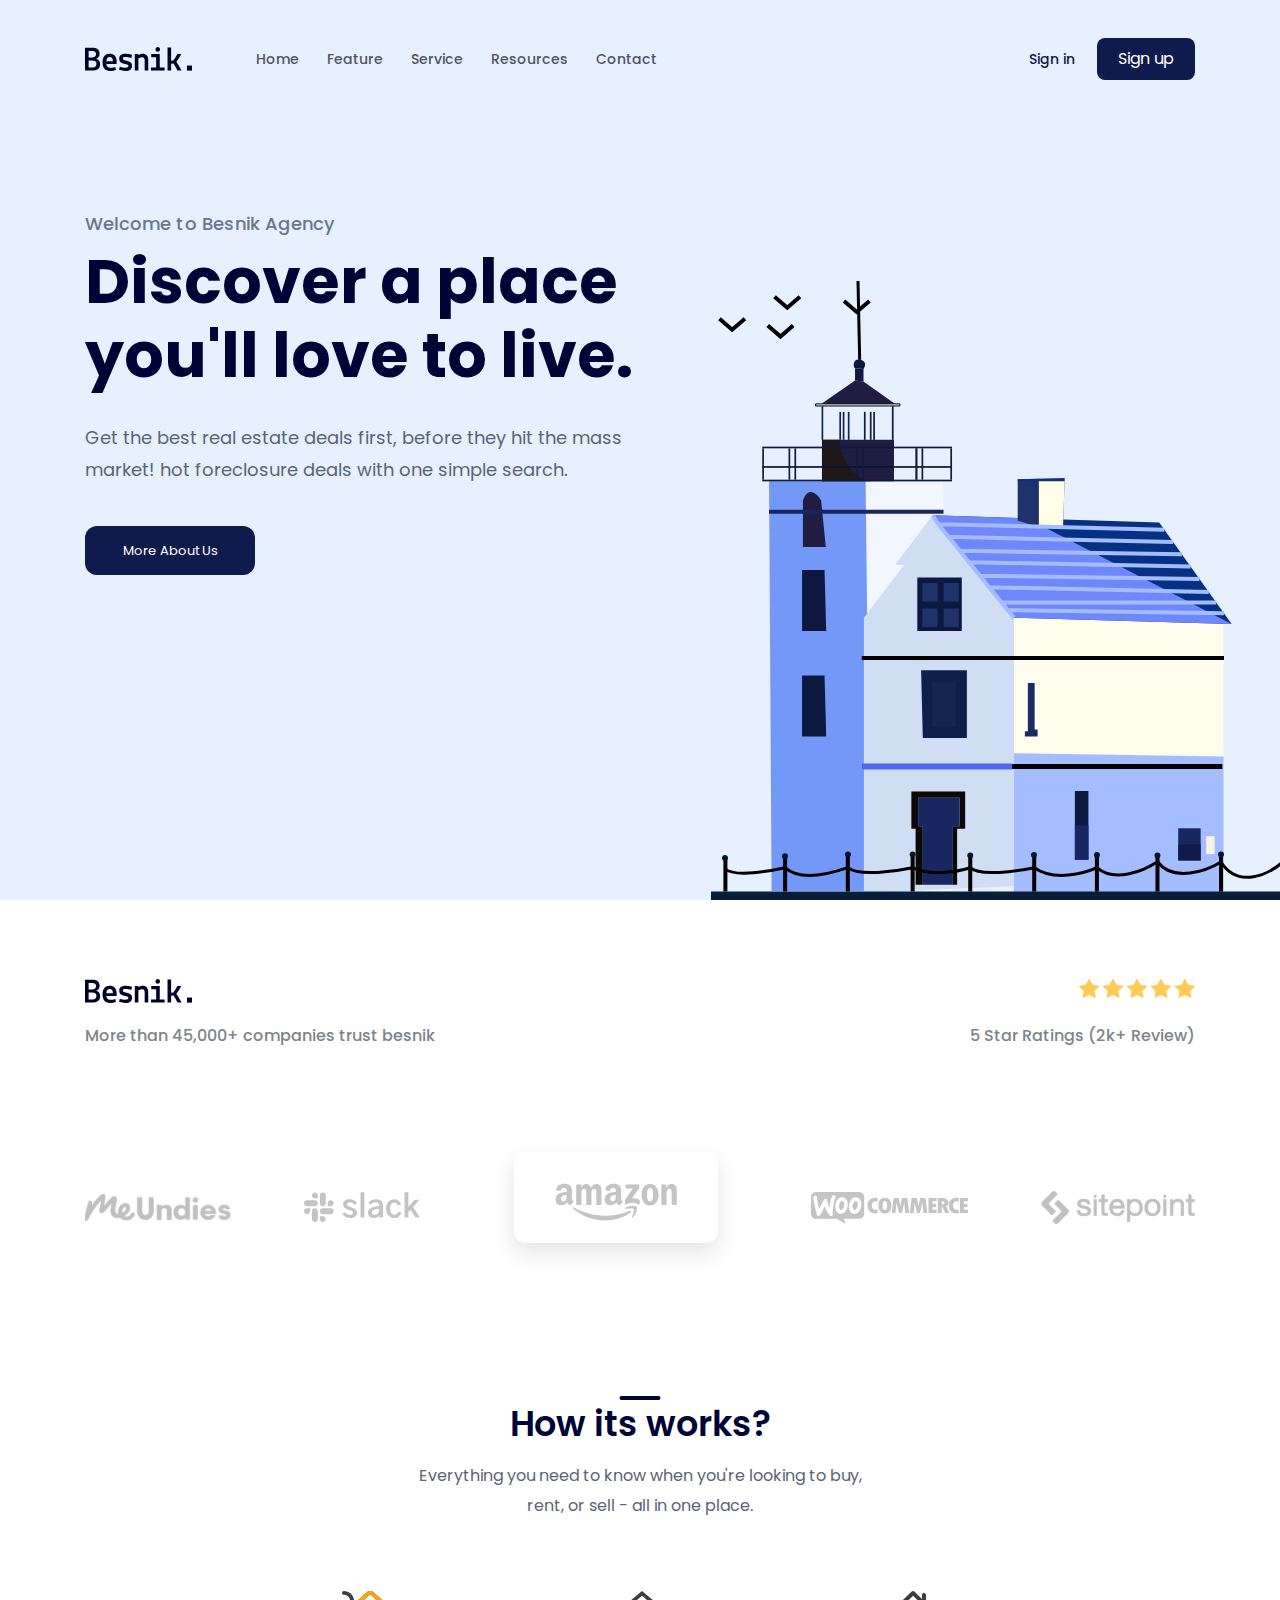
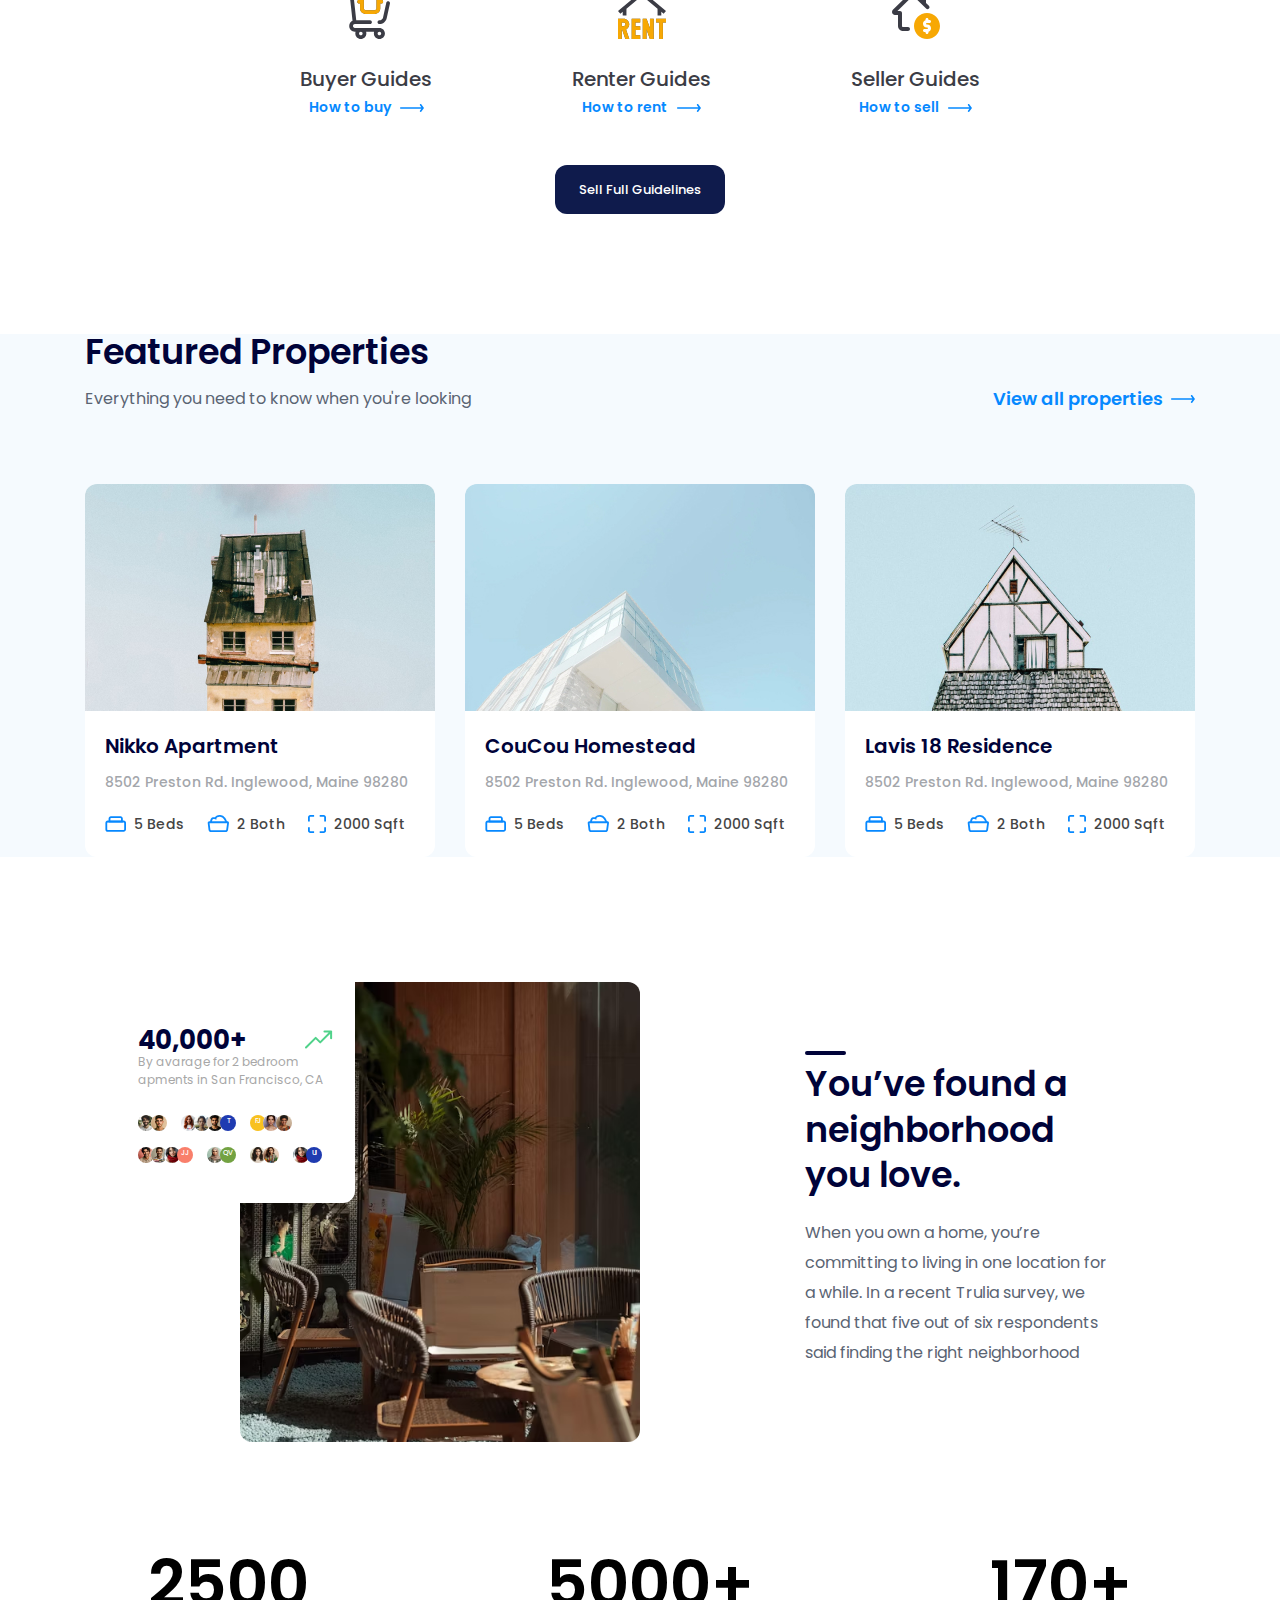
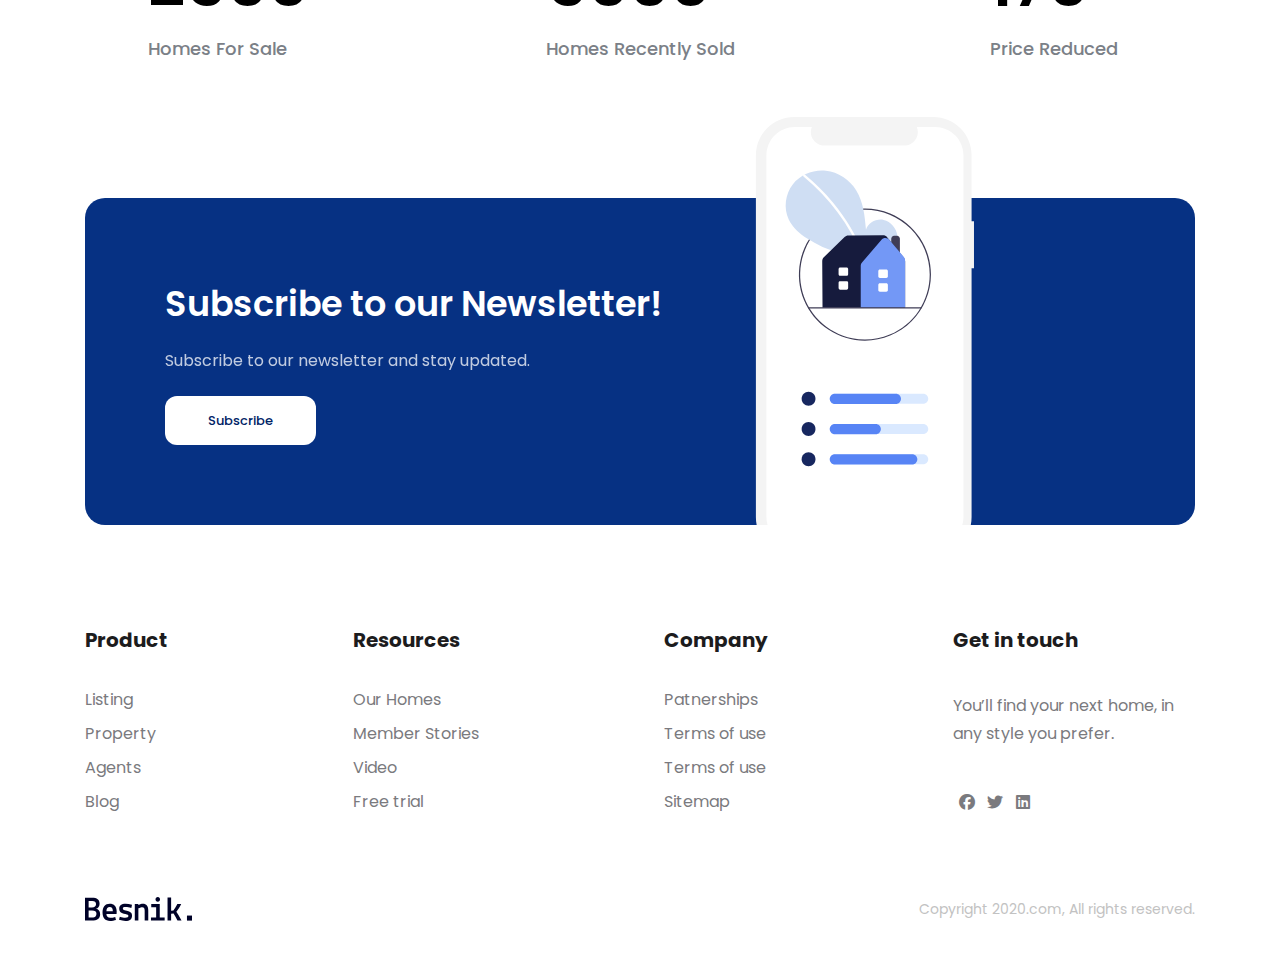
==== index.html @ 8539eac8 "first-commit" ====
<!DOCTYPE html>
<html lang="en">
  <head>
    <meta charset="UTF-8" />
    <meta name="viewport" content="width=device-width, initial-scale=1.0" />
    <title>Real Estate Landing Page</title>
    <link rel="stylesheet" href="./assets/css/reset.css" />
    <link rel="preconnect" href="https://fonts.googleapis.com" />
    <link rel="preconnect" href="https://fonts.gstatic.com" crossorigin />
    <link
      href="https://fonts.googleapis.com/css2?family=Poppins:wght@400;500;700&display=swap"
      rel="stylesheet"
    />
    <link rel="stylesheet" href="./assets/css/style.css" />
    <link
      rel="stylesheet"
      href="https://cdnjs.cloudflare.com/ajax/libs/font-awesome/6.6.0/css/all.min.css"
    />
  </head>
  <body>
    <main>
      <!-- Header -->
      <header class="header">
        <div class="content">
          <nav class="navbar">
            <!-- Logo -->
            <img src="./assets/img/logo.svg" alt="Besnik" />
            <!-- Navigation -->
            <ul>
              <li><a href="#!">Home</a></li>
              <li><a href="#!">Feature</a></li>
              <li><a href="#!">Service</a></li>
              <li><a href="#!">Resources</a></li>
              <li><a href="#!">Contact</a></li>
            </ul>
            <!-- Action -->
            <div class="action">
              <a href="#!" class="action-link">Sign in</a>
              <a href="#!" class="btn action-btn">Sign up</a>
            </div>
          </nav>
          <div class="hero">
            <div class="info">
              <p class="sub-title">Welcome to Besnik Agency</p>
              <h1 class="title">Discover a place you'll love to live.</h1>
              <p class="desc">
                Get the best real estate deals first, before they hit the mass
                market! hot foreclosure deals with one simple search.
              </p>
              <a href="" class="btn hero-cta">More About Us</a>
            </div>
            <img
              src="./assets/img/hero-img.svg"
              alt="Discover a place you'll love to live."
              class="hero-img"
            />
          </div>
        </div>
      </header>

      <!-- Clients -->
      <div class="clients">
        <div class="content">
          <div class="row">
            <!-- Logo -->
            <img src="./assets/img/logo.svg" alt="Besnik." />
            <div class="stars">
              <img src="./assets/img/Star.svg" alt="" />
            </div>
          </div>
          <div class="row row-desc">
            <p class="desc">More than 45,000+ companies trust besnik</p>
            <p class="desc">5 Star Ratings (2k+ Review)</p>
          </div>
          <div class="images">
            <img src="./assets/img/meundies.svg" alt="Meundies" />
            <img src="./assets/img/slack.svg" alt="Slack" />
            <img src="./assets/img/amazon.svg" alt="Amazon" />
            <img src="./assets/img/woo-commerce.svg" alt="" />
            <img src="./assets/img/sitepoint.svg" alt="" />
          </div>
        </div>
      </div>

      <!-- Guides -->
      <div class="guides">
        <div class="content">
          <h2 class="sub-title">How its works?</h2>
          <p class="desc">
            Everything you need to know when you're looking to buy, rent, or
            sell - all in one place.
          </p>

          <!-- List-guides -->
          <ul class="list-guide">
            <li class="guide-item">
              <img src="./assets/img/buyer.svg" alt="" class="icon" />
              <h3 class="title">Buyer Guides</h3>
              <a href="#!" class="link">
                <span>How to buy</span>
                <img
                  src="./assets/img/arrow-right.svg"
                  alt=""
                  class="arrow-right"
                />
              </a>
            </li>

            <li class="guide-item">
              <img src="./assets/img/renter.svg" alt="" class="icon" />
              <h3 class="title">Renter Guides</h3>
              <a href="#!" class="link">
                <span>How to rent</span>
                <img
                  src="./assets/img/arrow-right.svg"
                  alt=""
                  class="arrow-right"
                />
              </a>
            </li>

            <li class="guide-item">
              <img src="./assets/img/seller.svg" alt="" class="icon" />
              <h3 class="title">Seller Guides</h3>
              <a href="#!" class="link">
                <span>How to sell</span>
                <img
                  src="./assets/img/arrow-right.svg"
                  alt=""
                  class="arrow-right"
                />
              </a>
            </li>
          </ul>

          <div class="guide-cta">
            <a href="" class="btn">Sell Full Guidelines</a>
          </div>
        </div>
      </div>

      <!-- Feature -->
      <div class="featured">
        <div class="content">
          <header>
            <h2 class="sub-title">Featured Properties</h2>
            <div class="row">
              <p class="desc">
                Everything you need to know when you're looking
              </p>
              <a href="#!" class="link">
                <span>View all properties </span>
                <img
                  src="./assets/img/arrow-right.svg"
                  alt=""
                  class="arrow-right"
                />
              </a>
            </div>
          </header>
          <!--  -->
          <div class="list">
            <!-- Item 1 -->
            <div class="item">
              <a href="#!">
                <img
                  src="./assets/img/nikko.jpg"
                  alt="Nikko Apartment"
                  class="thumbnail"
                />
              </a>
              <div class="body">
                <h3 class="title"><a href="#!">Nikko Apartment</a></h3>
                <p class="desc">8502 Preston Rd. Inglewood, Maine 98280</p>
                <div class="info">
                  <img src="./assets/img/beds.svg" alt="" class="icon" />
                  <span class="label">5 Beds</span>

                  <img src="./assets/img/both.svg" alt="" class="icon" />
                  <span class="label">2 Both</span>

                  <img src="./assets/img/sqft.svg" alt="" class="icon" />
                  <span class="label">2000 Sqft</span>
                </div>
              </div>
            </div>

            <!-- Item 2 -->
            <div class="item">
              <a href="#!">
                <img
                  src="./assets/img/coucou.jpg"
                  alt="CouCou Homestead"
                  class="thumbnail"
                />
              </a>
              <div class="body">
                <h3 class="title">
                  <a href="#!" class="">CouCou Homestead </a>
                </h3>
                <p class="desc">8502 Preston Rd. Inglewood, Maine 98280</p>
                <div class="info">
                  <img src="./assets/img/beds.svg" alt="" class="icon" />
                  <span class="label">5 Beds</span>

                  <img src="./assets/img/both.svg" alt="" class="icon" />
                  <span class="label">2 Both</span>
                  <img src="./assets/img/sqft.svg" alt="" class="icon" />
                  <span class="label">2000 Sqft</span>
                </div>
              </div>
            </div>
            <!-- Item 3 -->
            <div class="item">
              <a href="#!"
                ><img
                  src="./assets/img/lavis18.jpg"
                  alt="Lavis 18 Residence"
                  class="thumbnail"
              /></a>
              <div class="body">
                <h3 class="title"><a href="#!">Lavis 18 Residence</a></h3>
                <p class="desc">8502 Preston Rd. Inglewood, Maine 98280</p>
                <div class="info">
                  <img src="./assets/img/beds.svg" alt="" class="icon" />
                  <span class="label">5 Beds</span>

                  <img src="./assets/img/both.svg" alt="" class="icon" />
                  <span class="label">2 Both</span>

                  <img src="./assets/img/sqft.svg" alt="" class="icon" />
                  <span class="label">2000 Sqft</span>
                </div>
              </div>
            </div>
          </div>
        </div>
      </div>

      <!-- Stats -->
      <div class="stats">
        <div class="content">
          <div class="row">
            <div class="img-block">
              <img
                src="./assets/img/stats-mg.avif"
                alt="You’ve found a neighborhood you love."
                class="image"
              />

              <!-- Stats-trend -->
              <div class="stats-trend">
                <div class="row">
                  <strong class="value">40,000+</strong>
                  <img src="./assets/img/trendup.svg" alt="" class="icon" />
                </div>
                <p class="desc">
                  By avarage for 2 bedroom apments in San Francisco, CA
                </p>
                <div class="seperate"></div>
                <div class="avatar-block">
                  <div class="avatar-group">
                    <img
                      src="./assets/img/uifaces-popular-image.jpg"
                      alt=""
                      class="avatar"
                    />
                    <img
                      src="./assets/img/uifaces-popular-image (1).jpg"
                      alt=""
                      class="avatar"
                    />
                  </div>
                  <div class="avatar-group">
                    <img
                      src="./assets/img/uifaces-popular-image (2).jpg"
                      alt=""
                      class="avatar"
                    />
                    <img
                      src="./assets/img/uifaces-popular-image (3).jpg"
                      alt=""
                      class="avatar"
                    />
                    <img
                      src="./assets/img/uifaces-popular-image (4).jpg"
                      alt=""
                      class="avatar"
                    />
                    <div class="avatar" style="--bg-color: #1f3bb1">T</div>
                  </div>

                  <div class="avatar-group">
                    <div class="avatar" style="--bg-color: #f8c120">FJ</div>
                    <img
                      src="./assets/img/uifaces-popular-image (7).jpg"
                      alt=""
                      class="avatar"
                    />
                    <img
                      src="./assets/img/uifaces-popular-image (8).jpg"
                      alt=""
                      class="avatar"
                    />
                  </div>

                  <div class="avatar-group">
                    <img
                      src="./assets/img/uifaces-popular-image (6).jpg"
                      alt=""
                      class="avatar"
                    />
                    <img
                      src="./assets/img/uifaces-popular-image (9).jpg"
                      alt=""
                      class="avatar"
                    />
                    <img
                      src="./assets/img/uifaces-popular-image (10).jpg"
                      alt=""
                      class="avatar"
                    />
                    <div class="avatar" style="--bg-color: #f97f6b">JJ</div>
                  </div>

                  <div class="avatar-group">
                    <img
                      src="./assets/img/uifaces-popular-image (11).jpg"
                      alt=""
                      class="avatar"
                    />
                    <div class="avatar" style="--bg-color: #73a242">QV</div>
                  </div>
                  <div class="avatar-group">
                    <img
                      src="./assets/img/uifaces-popular-image (5).jpg"
                      alt=""
                      class="avatar"
                    />
                    <img
                      src="./assets/img/uifaces-popular-image (12).jpg"
                      alt=""
                      class="avatar"
                    />
                  </div>

                  <div class="avatar-group">
                    <img
                      src="./assets/img/uifaces-popular-image (10).jpg"
                      alt=""
                      class="avatar"
                    />
                    <div class="avatar" style="--bg-color: #1f3bb0">UI</div>
                  </div>
                </div>
              </div>
            </div>
            <div class="info">
              <h2 class="sub-title">You’ve found a neighborhood you love.</h2>
              <p class="desc">
                When you own a home, you’re committing to living in one location
                for a while. In a recent Trulia survey, we found that five out
                of six respondents said finding the right neighborhood
              </p>
            </div>
          </div>
          <!-- Quantity -->
          <div class="row row-qty">
            <div class="qty-item">
              <strong class="qty">2500</strong>
              <p class="qty-desc">Homes For Sale</p>
            </div>

            <div class="qty-item">
              <strong class="qty">5000+</strong>
              <p class="qty-desc">Homes Recently Sold</p>
            </div>

            <div class="qty-item">
              <strong class="qty">170+</strong>
              <p class="qty-desc">Price Reduced</p>
            </div>
          </div>
        </div>
      </div>

      <!-- Subscribe -->
      <div class="subscription">
        <div class="content">
          <div class="body">
            <div class="info">
              <h2 class="sub-title">Subscribe to our Newsletter!</h2>
              <p class="desc">Subscribe to our newsletter and stay updated.</p>
              <a href="#!" class="btn">Subscribe</a>
            </div>
            <img
              src="./assets/img/illustration.svg"
              alt="Subscribe to our Newsletter!"
              class="image"
            />
          </div>
        </div>
      </div>

      <!-- Footer -->
      <footer class="footer">
        <div class="content">
          <div class="row row-top">
            <!-- Product column -->
            <div class="column">
              <h3 class="heading">Product</h3>
              <ul class="list">
                <li class="item">
                  <a href="#!">Listing</a>
                </li>
                <li class="item">
                  <a href="#!">Property</a>
                </li>
                <li class="item">
                  <a href="#!">Agents</a>
                </li>
                <li class="item">
                  <a href="#!">Blog</a>
                </li>
              </ul>
            </div>

            <!-- Resources -->
            <div class="column">
              <h3 class="heading">Resources</h3>
              <ul class="list">
                <li class="item">
                  <a href="#!">Our Homes</a>
                </li>
                <li class="item">
                  <a href="#!">Member Stories</a>
                </li>
                <li class="item">
                  <a href="#!">Video</a>
                </li>
                <li class="item">
                  <a href="#!">Free trial</a>
                </li>
              </ul>
            </div>

            <!-- Company -->
            <div class="column">
              <h3 class="heading">Company</h3>
              <ul class="list">
                <li class="item">
                  <a href="#!">Patnerships</a>
                </li>
                <li class="item">
                  <a href="#!">Terms of use</a>
                </li>
                <li class="item">
                  <a href="#!">Terms of use</a>
                </li>
                <li class="item">
                  <a href="#!">Sitemap</a>
                </li>
              </ul>
            </div>

            <!--  -->
            <div class="column">
              <h3 class="heading">Get in touch</h3>
              <p class="desc">
                You’ll find your next home, in any style you prefer.
              </p>
              <div class="socials">
                <a href="#!" class="social-link">
                  <i class="fa-brands fa-facebook icon-gray"></i>
                </a>
                <a href="#!" class="social-link">
                  <i class="fa-brands fa-twitter icon-gray"></i>
                </a>
                <a href="#!" class="social-link">
                  <i class="fa-brands fa-linkedin icon-gray"></i>
                </a>
              </div>
            </div>
          </div>
          <div class="row row-bottom">
            <img src="./assets/img/logo.svg" alt="Besnik." class="logo" />
            <p class="copyright">Copyright 2020.com, All rights reserved.</p>
          </div>
        </div>
      </footer>
    </main>
  </body>
</html>
---- assets/css/style.css ----
*{
    box-sizing: border-box;
}
:root{
    --primary-color: #0F1B4C ;
    font-size: 62.5%;
}
body {
    font-size: 1.6rem;
    font-family: 'Poppins',sans-serif;
}

/* Common */
a {
    text-decoration: none;
}
.content{
    width: 1110px;
    max-width: calc(100% - 48px);
    margin-left: auto;
    margin-right: auto;
}
.btn{
    min-width: 98px;
    padding:18px 16px ;
    border-radius: 8px;
    background: var(--primary-color);
    color: #FFF;
    text-align: center;
    display: inline-block;
    border-radius: 12px;
}
.btn:hover{
    opacity: 0.9;
}
.line-clamp{
    display: -webkit-box;
    line-clamp: var(--line-clamp,2); 
    -webkit-box-orient: vertical;
    overflow: hidden;
}
/* Header */
.header {
    background: #E6F0FF;
    height: 100vh;
    position: relative;
}
.navbar {
    display: flex;
    align-items: center;
    padding-top: 38px;
}
.navbar ul {
    display: flex;
    margin-left: 50px;
}
.navbar li:hover{
    text-decoration: underline;
}
.navbar ul a {
    font-size: 1.4rem;
    font-weight: 500;
    color: #4F5361;
    padding: 8px 14px;
}
.navbar .action {
    margin-left: auto;
}
.navbar .action .action-link{
    color: var(--primary-color);
    font-size: 1.4rem;
    font-weight: 500;
}
.navbar .action-btn{
    padding: 13px 16px;
    margin-left:18px;
    border-radius: 8px;
}
.hero{
    margin-top: 130px;
 }
 .hero .info{
    width: 50.4%;
 }
 .hero .sub-title{
    color: #687690;
    font-size: 1.8rem;
    font-weight: 500;
    line-height: 1.5;
    letter-spacing: 0.01em;  
 }
 .hero .title{
    margin-top: 8px;
    color: #000336;
    font-size: 6.2rem;
    font-weight: 700;
    line-height: 1.1875;
 }
 .hero .desc{
    margin-top: 30px;
    color: #5A6473;
    font-size: 1.8rem;
    font-weight: 400;
    line-height: 1.77;    
 }
 .hero-cta{
    margin-top: 40px;
    min-width: 170px;
    border-radius: 12px;
    background: var(--primary-color);
    font-size: 1.3rem;
 }
.hero-img{
    position: absolute;
    right: calc((100vw - 1110px) / 2 - 100px);
    bottom: 0;  
}
 
/* CLients */
.clients{
    margin-top: 79px;
    padding-top: 43px 0 64px;
}
.clients .row{
    display: flex;
    justify-content: space-between;
}
.clients .desc{
    color: #7D8589;
    font-size: 1.6rem;
    font-weight: 500;
    line-height: 1.25;
}
.row-desc{
    margin-top: 23px;
}
.clients .images{
    margin-top: 96px;
    display: flex;
    justify-content: space-between;
    align-items: center;
}
/* Guides */
.guides{
    margin-top: 40px;
    padding: 93px 0 79px;
}
.guides .sub-title{
    position: relative;
    color: #000336;
    font-size: 3.5rem;
    font-weight: 600;
    line-height: 1;
    text-align: center;
}
.guides .sub-title::before{
    content:"";
    display: inline-block;
    position: absolute;
    width: 41px;
    height: 4px;
    border-radius: 12px;
    background: #000339;
    margin-top: -10px;
    left: 50%;
    transform: translateX(-50%);
}
.guides .desc{
    margin: 20px auto 0;
    color: #5A6473;
    text-align: center;
    font-size: 1.6rem;
    font-weight: 400;
    line-height: 1.875;
    width: 459px;
    max-width: 100%;
}

.list-guide{
    display: flex;
    margin-top: 70px;
    justify-content: center;
}
.guide-item{
    margin: 0 70px;
    text-align: center;
}
.guide-item .title{
    color:#3B3C45;
    font-size: 2rem;
    font-weight: 500;
    line-height: 1.1;
    margin-top: 26px; 
}
.guide-item .link{
    color: #0689FF;
    font-size: 1.4rem;
    font-weight: 600;
    margin-top: 10px;
    display: inline-block;
    text-align: center;
}
.guide-item .arrow-right{
    margin-left: 6px;
}
 .guide-cta{
    display: flex;
    justify-content: center;
    margin-top: 50px;
 }
 .guide-cta .btn{
    min-width: 170px;
    background: #0F1B4C;
    font-size: 1.3rem;
    font-weight: 500;
    color: #FFF;
 }
 /* feature */
 .featured{
    margin-top: 41px;
    padding-top: 110px 0;
    background: #F5FAFE;
 }
 .featured .sub-title{
    color: #000339;
    font-size: 3.5rem;
    font-weight: 600;
    line-height: 1;
 }
 .featured .row{
    display: flex;
    justify-content: space-between;
    margin-top: 15px;
 }
 .featured .desc{
    color: #5A6473;
    font-size: 1.6rem;
    font-weight: 400;
    line-height: 1.875;
 }
.featured .link{
    display: flex;
    align-items: center;
    font-weight: 600;
    font-size: 1.8rem;
    color: #0689FF;
}
.featured .link .arrow-right{
    margin-left: 8px;
}
.featured .list{
    display: flex;
    margin-top: 70px;
    gap: 30px;
}
.featured .item{
    flex: 1;
    background-color: #fff;
    border-radius: 12px;
}
.featured .item .thumbnail{
    width:100%;
    height: 227px;
    object-fit: cover;
    border-top-left-radius: 12px;
    border-top-right-radius: 12px;
}

.featured .item .body{
    padding: 17px 20px 24px;
}

.featured .item .title a{
    color: #000339;
    font-size: 2rem;
    font-weight: 600;
    line-height: 1.5;

}

.featured .item .desc{
    margin-top: 11px;
    color: #A3A6AB;
    font-size: 1.4rem;
    font-weight: 500;
    line-height: 1.5;
    /* --line-clamp:3; */
    word-break: break-all;
}

.featured .item .info{
    display: flex;
    align-items: center;
    margin-top: 21px;
}
.featured .item .icon:not(:first-child){
    margin-left: 23px;
}
.featured .item .label{
    color: #444;
    font-size: 1.4rem;
    font-weight: 500;
    letter-spacing: 0.01em;
    margin-left: 8px;
}

/* Stats */
.stats{
    margin-top: 75px;
    padding: 50px 0;
}
.stats .row{
    display: flex;

}
.stats .content{
    width: 1048px;
}
.stats .img-block,
.stats .info{
    width: 50%;
}
.stats .img-block{
    position: relative;
    background:#fff;
}


.stats .info{
    padding: 79px 0 0 165px;
}
.stats-trend{
    position: absolute;
    top: 0;
    left: 0;
    width: 239px;
    border-radius: 0 0 12px 12px;
    padding: 45px 22px 40px;
    background-color: #fff;
}

.stats-trend .value{
    color: #000339;
    font-size: 2.6rem;
    font-weight: 700;
}

.stats-trend .icon{
    margin-left: auto;
}

.stats-trend .desc{
    color: #A7A7A7;
    font-size: 1.2rem;
    font-weight: 400;
    line-height: 1.5;
}

.stats-trend .separate{
    height: 1.2px;
    margin-top: 25px;
    background-color:  #E9E9E9;
}

.stats-trend .avatar-block{
    margin-top: 26px;
    display: flex;
    gap: 16px 14px;
    flex-wrap: wrap;
}
.stats-trend .avatar-group{
    display: flex;
}
.stats-trend .avatar:first-child{
    margin-left: 0;
}
.stats-trend .avatar{
    width: 16px;
    height: 16px;
    object-fit: cover;
    border-radius: 50%;
    margin-left: -3px;
    background: var(--bg-color,#fff);
    color: #FFF;
    text-align: center;
    font-size: 0.7rem;
    font-weight: 450;
    line-height: 1.6;
    letter-spacing: -0.02em;
}


.stats .img-block .image{
    display: block;
    margin-left: auto;
    width: 400px;
    height:460px;
    border-radius: 12px;
    object-fit: cover;
}

.stats .sub-title{
    position: relative;
    width: 269px;
    color: #000339;
    font-size: 3.5rem;
    font-weight: 600;
    line-height: 1.3;
}

.stats .sub-title::before{
    position: absolute;
    left: 0;
    top: -10px;
    content:"";
    display: block;
    width: 41px;
    height: 4px;
    border-radius: 12px;
    background: #000339;
}

.stats .info .desc{
    margin-top: 20px;
    width: 309px;
    color: #5A6473;
    font-size: 1.6rem;
    font-weight: 400;
    line-height: 1.875;
}

.stats .row-qty{
    margin-top: 110px;
    justify-content: space-between;
    padding: 0 32px;
}

.stats .row-qty .qty{
    color: #000;
    font-size: 6.4rem;
    font-weight: 600;
}

.stats .qty-desc{
    margin-top: 24px;
    color: #7B8087;
    font-size: 1.8rem;
    font-weight: 500;

}

/* subscription */
.subscription{
    margin-top: 90px;
}
.subscription .body{
    display: flex;
    border-radius: 20px;
    background: #063183;
    height: 327px;
    align-items: center;
    position: relative;
}
.subscription .info{
    padding: 0 80px;
    width: 671px;
    max-width: 100%;
}
.subscription .sub-title{
    color: #FFF;
    font-size: 3.5rem;
    font-weight: 600;
    line-height: 1.5;
}

.subscription .desc{
    color: #FFF;
    font-size: 1.6rem;
    font-weight: 400;
    margin-top: 15px;
    line-height: 1.875;
    opacity: 0.75;
}
.subscription .btn{
    margin-top: 20px;
    background: #FFF;
    color: #002366;
    font-size: 1.3rem;
    font-weight: 500;
    min-width: 151px;
}
.subscription .image{
    position: absolute;
    bottom: 0;
    right: 221px;
}
/* Footer */
.footer{
    margin-top: 55px;
    padding: 50px 0 58px;
}
.footer .row{
    display: flex;
}
.footer .row-top{
    gap: 185px;
}

.footer .heading{
    color: #1C1C1D;
    font-size: 2rem;
    font-weight: 700;
}
.footer .list,.footer .desc{
    margin-top: 42px;
}

.footer .item{
    margin-top: 18px;
}
.footer .item a,
.footer .desc {
    color: #7A7A7E;
    font-size: 1.6rem;
    font-weight: 400;
    white-space: nowrap;
}
.footer .desc{
    white-space: normal;
    line-height: 1.75;
}
footer .socials{
    display: flex;
    margin-top: 40px;
}
.footer .social-link{
    display: flex;
    align-items: center;
    justify-content: center;
    width: 28px;
    height: 28px;
    border-radius: 3px;
}
.footer .social-link:hover{
    background-color: #ebebeb;
   
}

.row-bottom{
    align-items: center;
    display: flex;
    justify-content: space-between;
    margin-top: 81px;
}
.row-bottom .copyright{
    color: #C2C2C2;
    font-size: 1.4rem;
    font-weight: 400;
}
.icon-gray{
    color: #7A7A7E;
}
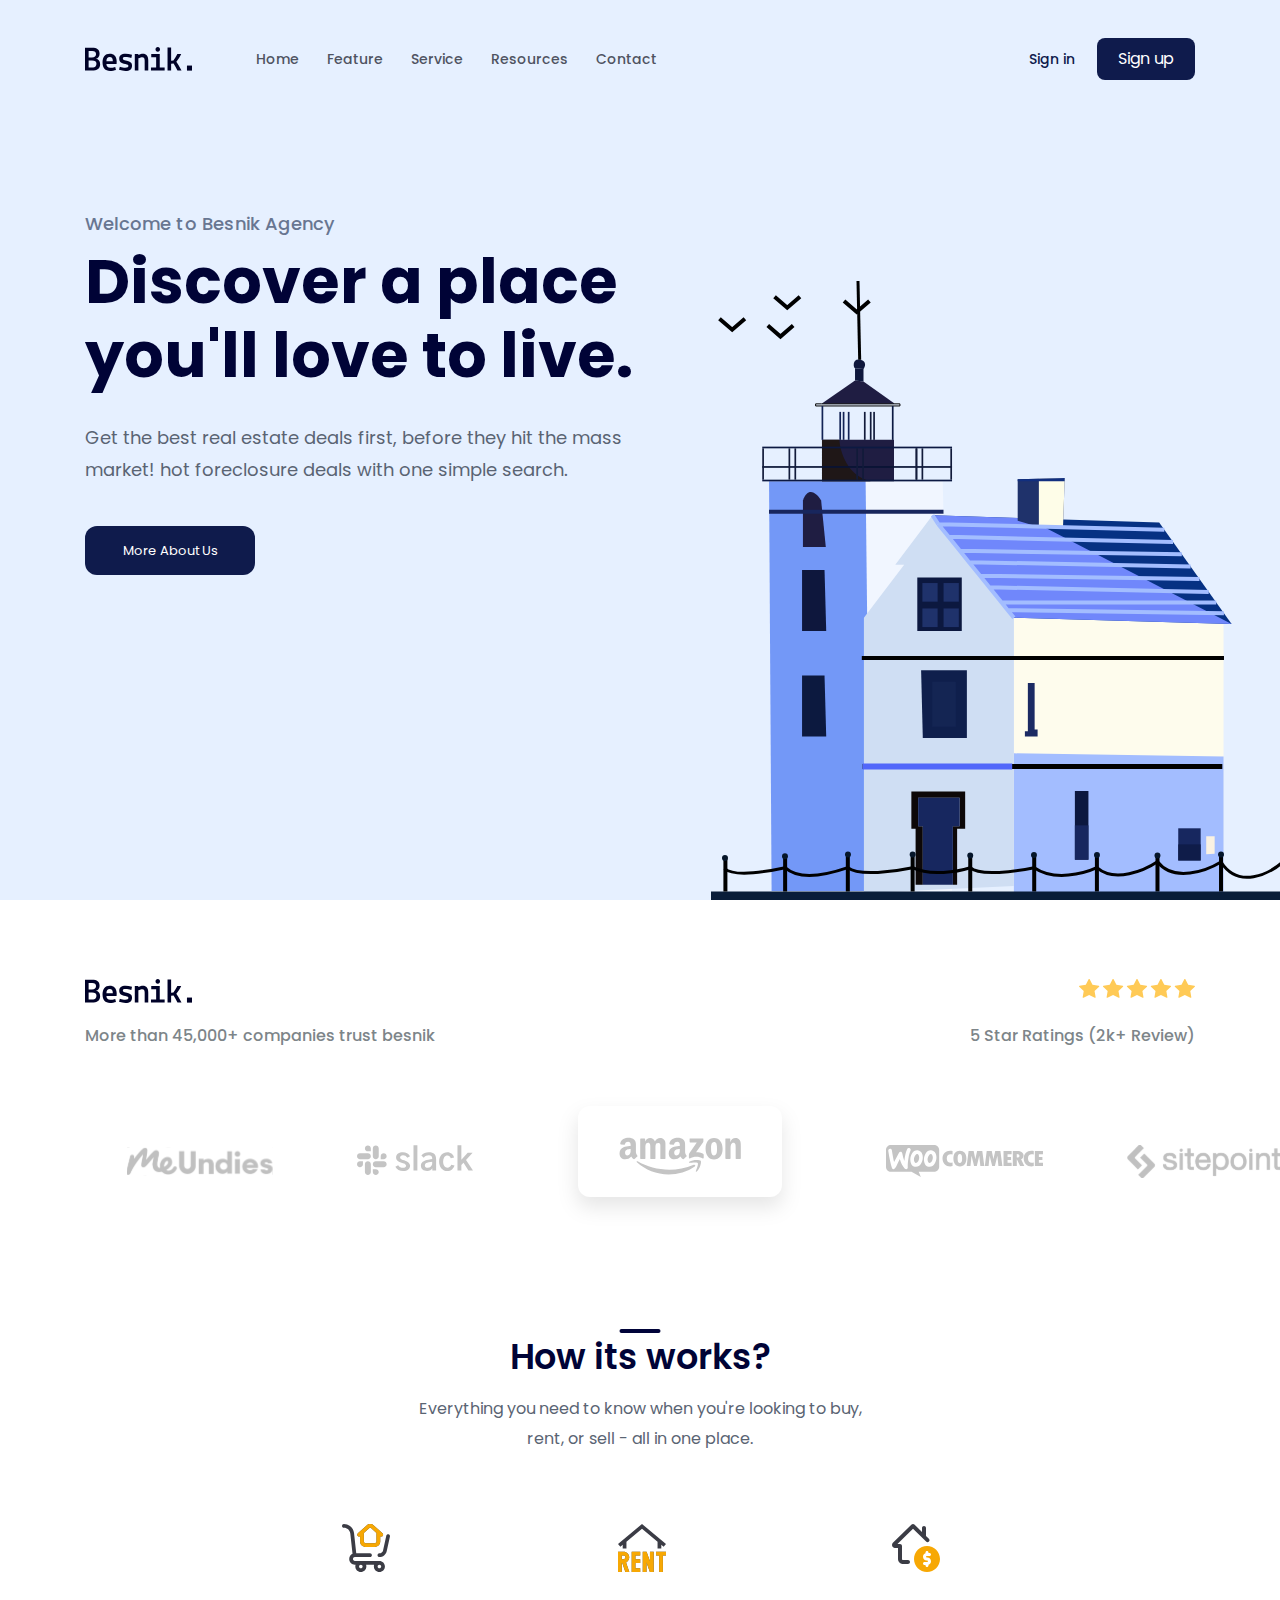
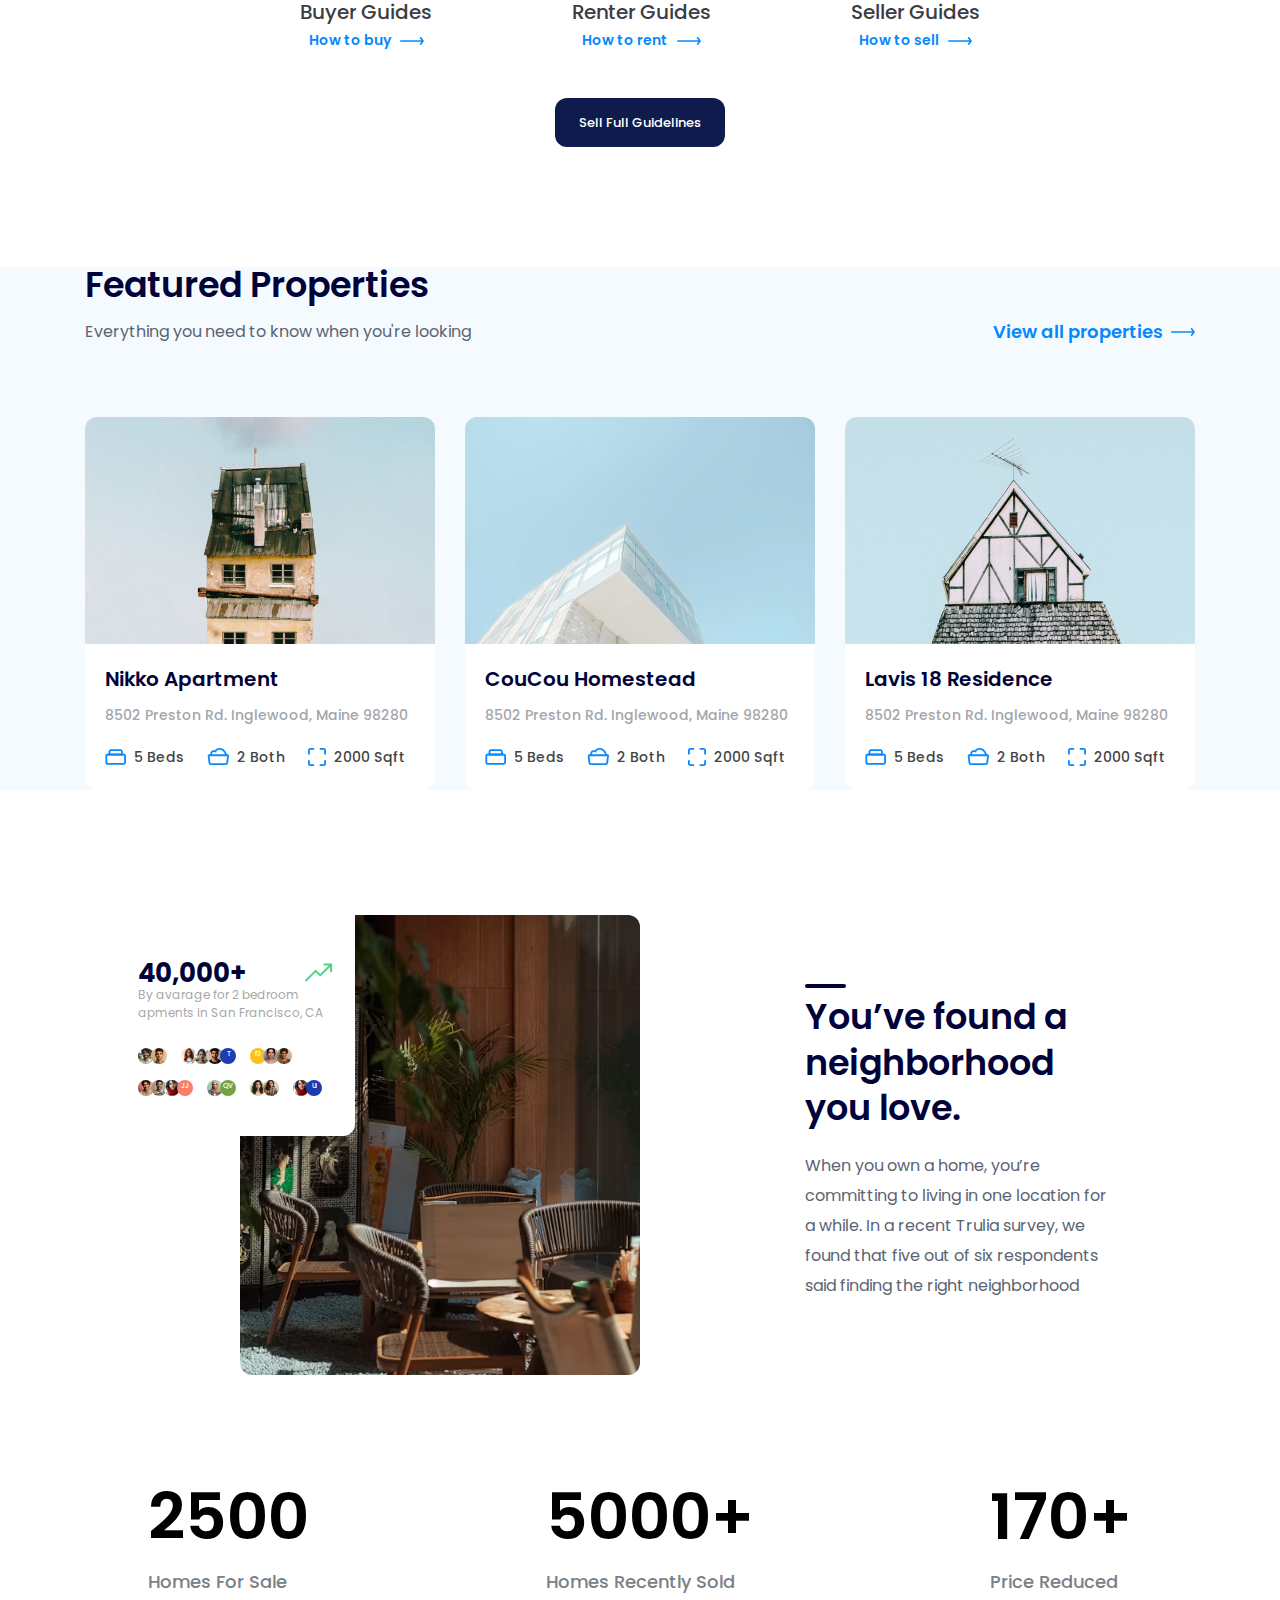
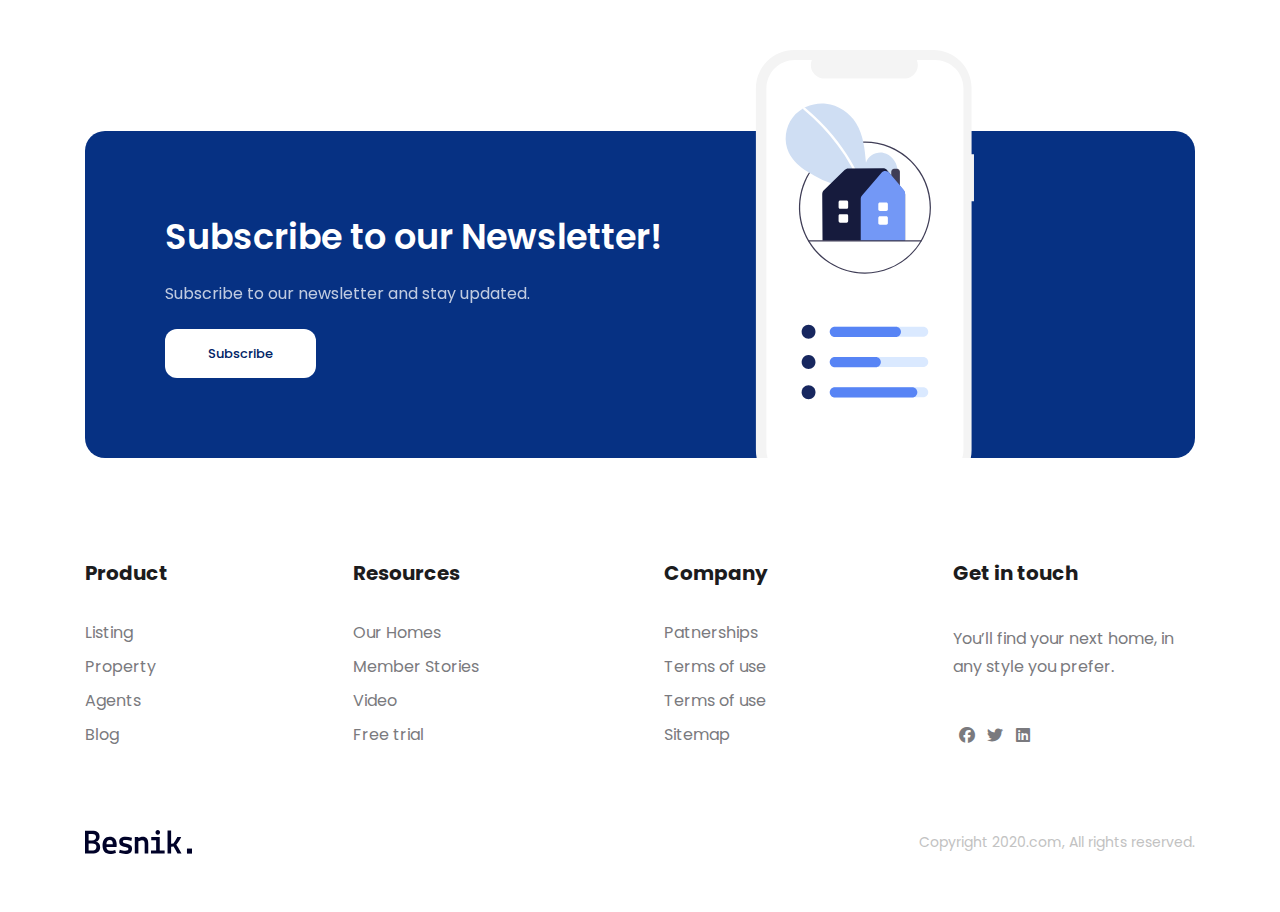
==== commit ef2bfeb9: "fix bug client" ====
--- a/index.html
+++ b/index.html
@@ -73,11 +73,22 @@
             <p class="desc">5 Star Ratings (2k+ Review)</p>
           </div>
           <div class="images">
-            <img src="./assets/img/meundies.svg" alt="Meundies" />
-            <img src="./assets/img/slack.svg" alt="Slack" />
-            <img src="./assets/img/amazon.svg" alt="Amazon" />
-            <img src="./assets/img/woo-commerce.svg" alt="" />
-            <img src="./assets/img/sitepoint.svg" alt="" />
+            <a href="#!">
+              <img src="./assets/img/meundies.svg" alt="Meundies" />
+            </a>
+            <a href="#!">
+              <img src="./assets/img/slack.svg" alt="Slack" />
+            </a>
+
+            <a href="#!">
+              <img src="./assets/img/amazon.svg" alt="Amazon" />
+            </a>
+            <a href="#!">
+              <img src="./assets/img/woo-commerce.svg" alt="" />
+            </a>
+            <a href="#!">
+              <img src="./assets/img/sitepoint.svg" alt="" />
+            </a>
           </div>
         </div>
       </div>
--- a/assets/css/style.css
+++ b/assets/css/style.css
@@ -83,7 +83,7 @@
     width: 50.4%;
  }
  .hero .sub-title{
-    color: #687690;
+    color: #687691;
     font-size: 1.8rem;
     font-weight: 500;
     line-height: 1.5;
@@ -135,10 +135,22 @@
     margin-top: 23px;
 }
 .clients .images{
-    margin-top: 96px;
+    margin-top: 70px;
     display: flex;
     justify-content: space-between;
     align-items: center;
+}
+
+.clients .images a{
+    display: flex;
+    padding: 0 42px;
+    height: 90px;
+    align-items: center;
+    border-radius: 12px;
+}
+
+.clients .images a:hover{
+    box-shadow: 0px 10px 20px 0px rgba(0, 0, 0, 0.10);
 }
 /* Guides */
 .guides{
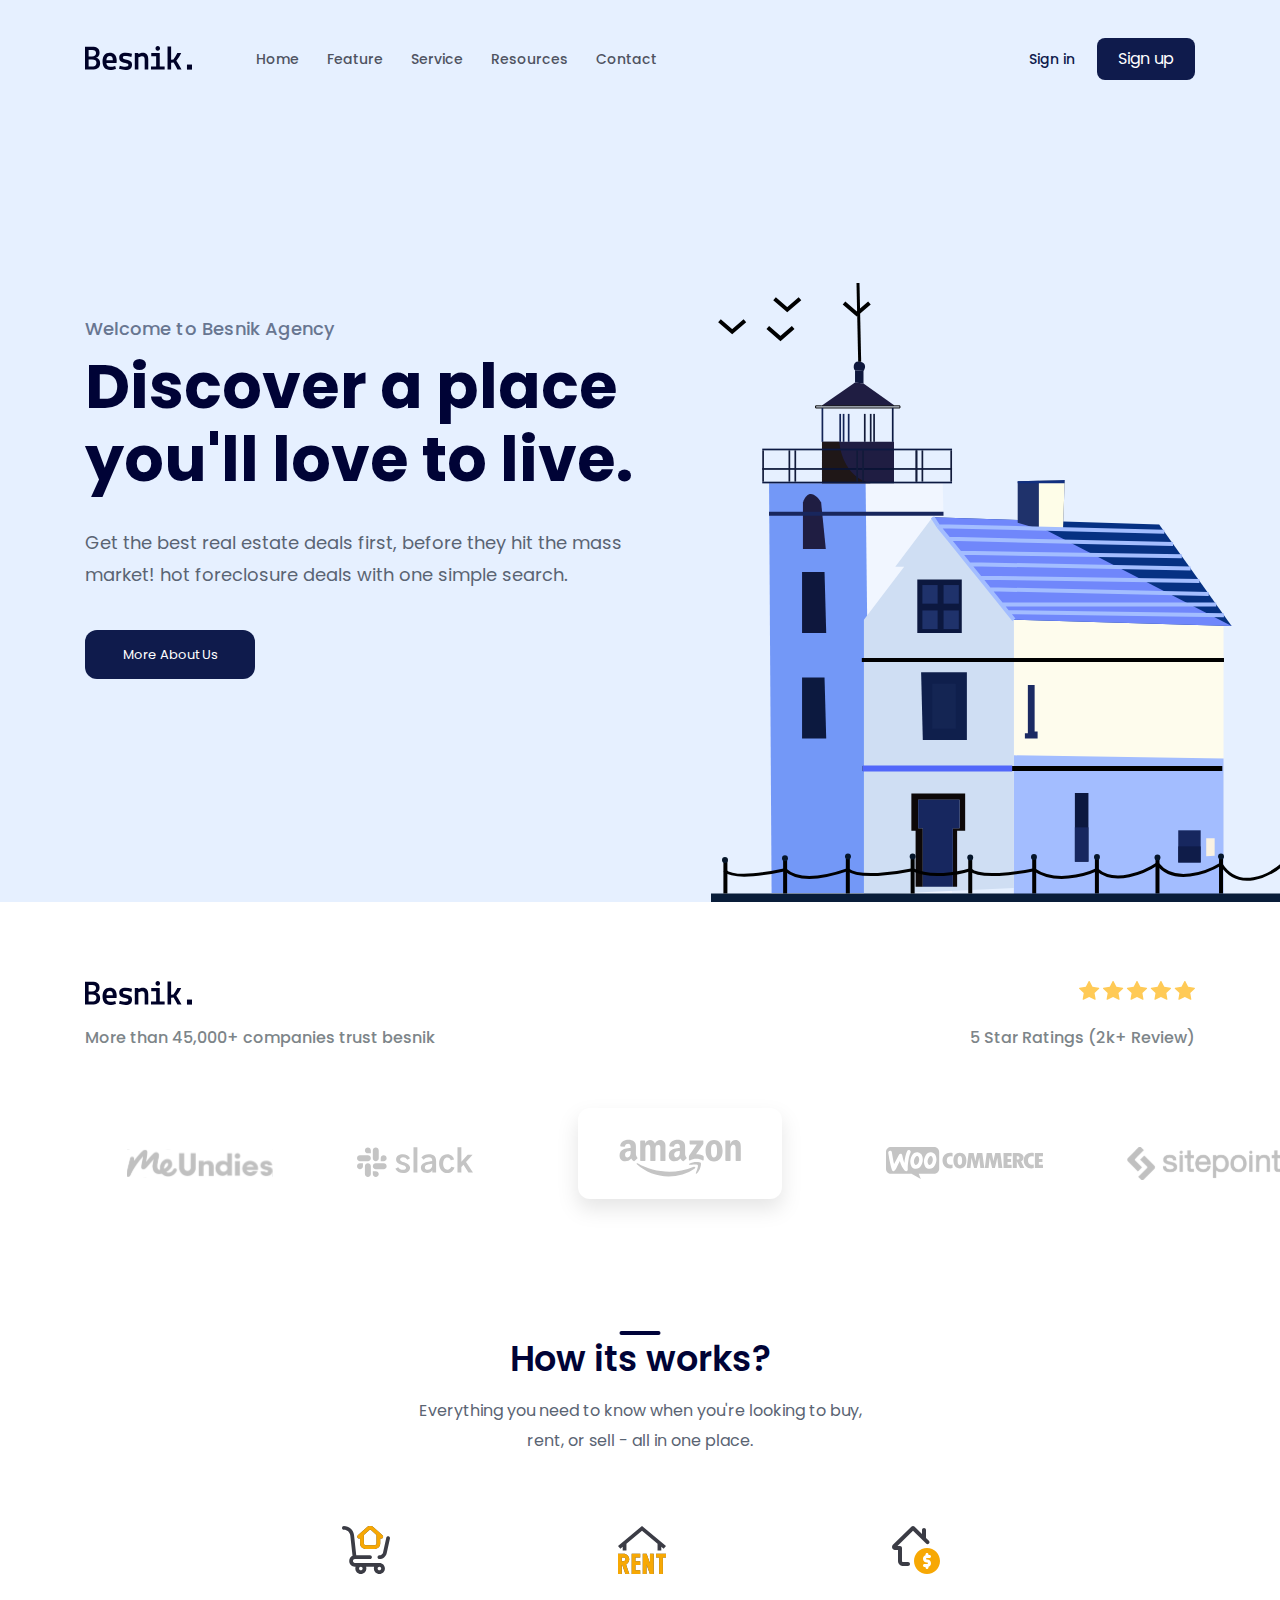
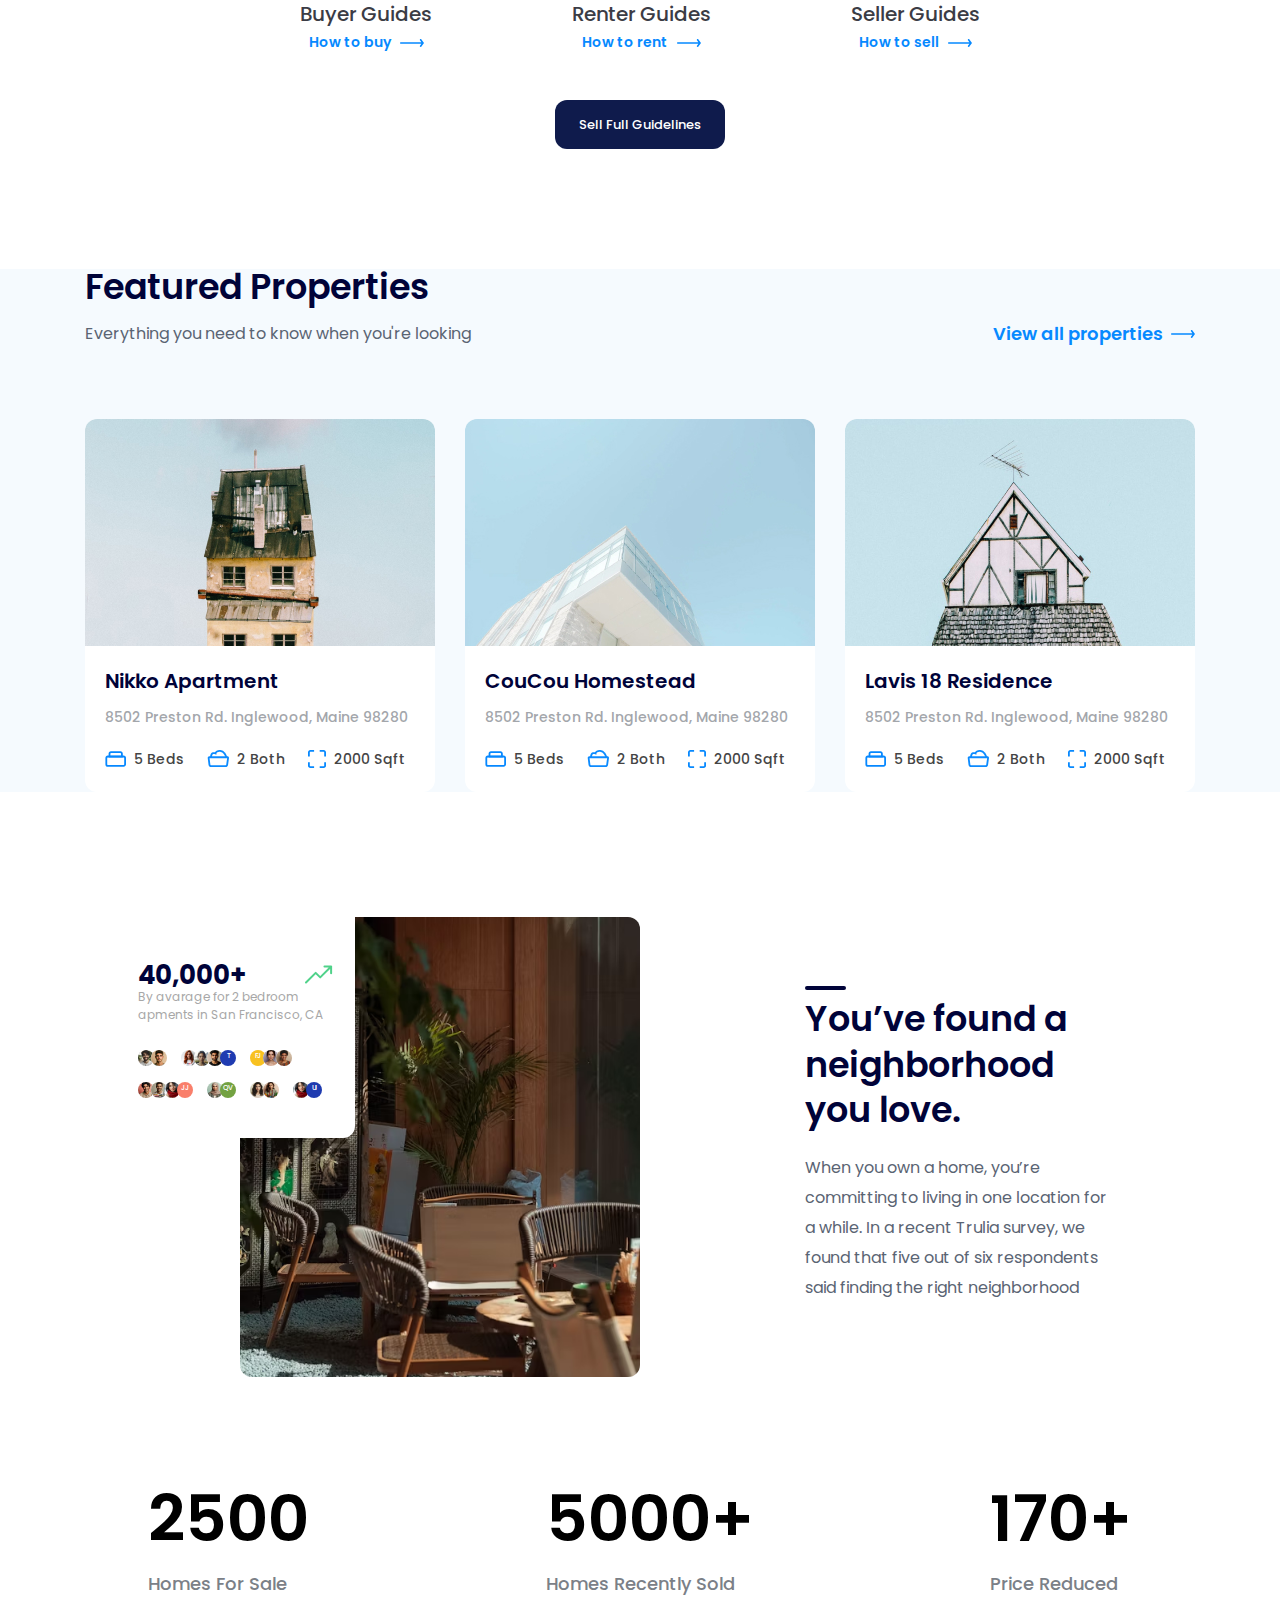
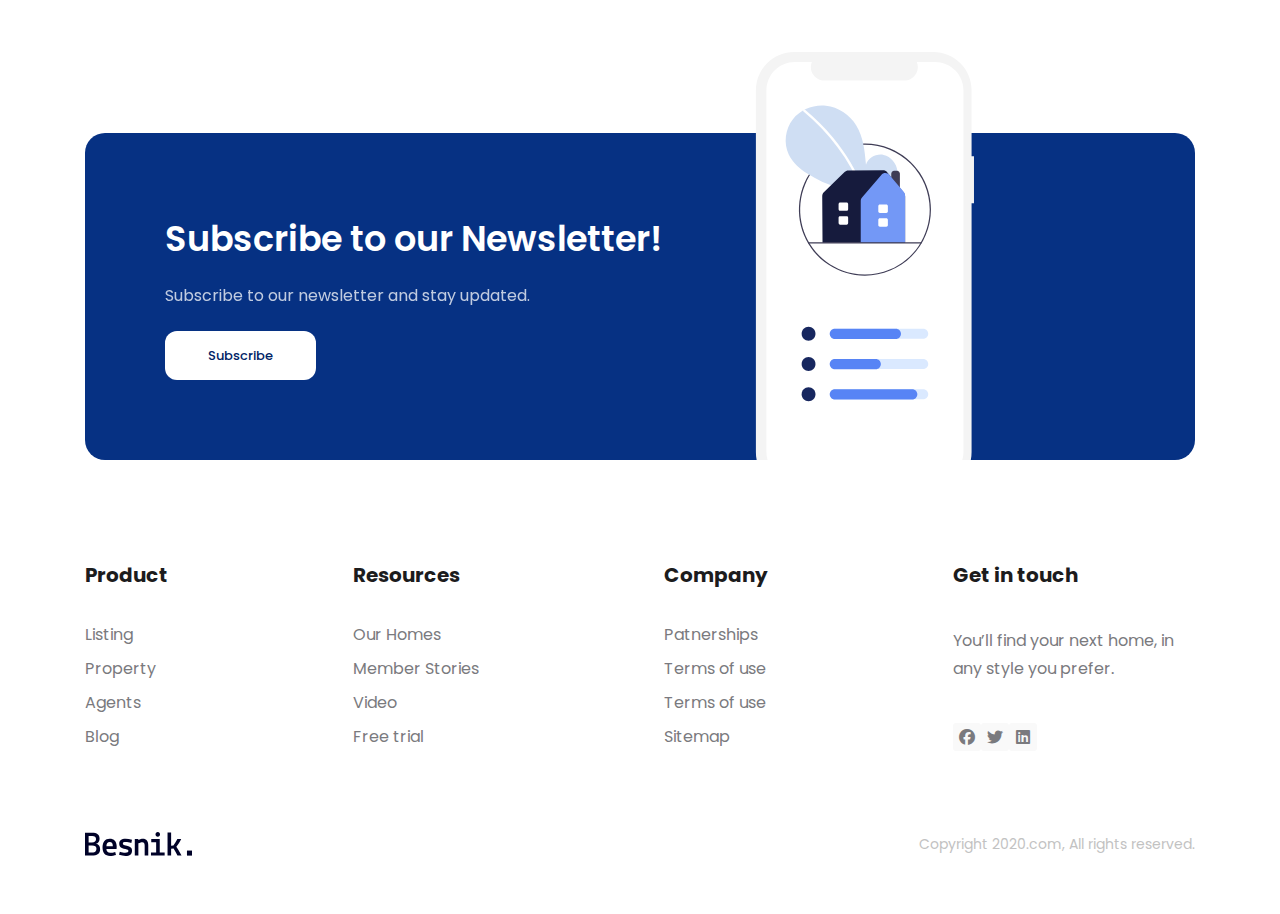
==== commit 85aea9cd: "Add Favicon" ====
--- a/index.html
+++ b/index.html
@@ -4,59 +4,86 @@
     <meta charset="UTF-8" />
     <meta name="viewport" content="width=device-width, initial-scale=1.0" />
     <title>Real Estate Landing Page</title>
+    <!-- Reset CSS -->
     <link rel="stylesheet" href="./assets/css/reset.css" />
+    <!-- Embed Font -->
     <link rel="preconnect" href="https://fonts.googleapis.com" />
     <link rel="preconnect" href="https://fonts.gstatic.com" crossorigin />
     <link
       href="https://fonts.googleapis.com/css2?family=Poppins:wght@400;500;700&display=swap"
       rel="stylesheet"
     />
+    <!-- Style -->
     <link rel="stylesheet" href="./assets/css/style.css" />
+    <!-- CDN Font Awesome -->
     <link
       rel="stylesheet"
       href="https://cdnjs.cloudflare.com/ajax/libs/font-awesome/6.6.0/css/all.min.css"
     />
+
+    <!-- Favicon -->
+    <link rel="icon" type="image/png" sizes="16x16" href="./assets/favicon/b-logo.png">
+    <!-- <link rel="apple-touch-icon" sizes="57x57" href="./assets/favicon/apple-icon-57x57.png">
+    <link rel="apple-touch-icon" sizes="60x60" href="./assets/favicon/apple-icon-60x60.png">
+    <link rel="apple-touch-icon" sizes="72x72" href="./assets/favicon/apple-icon-72x72.png">
+    <link rel="apple-touch-icon" sizes="76x76" href="./assets/favicon/apple-icon-76x76.png">
+    <link rel="apple-touch-icon" sizes="114x114" href="./assets/favicon/apple-icon-114x114.png">
+    <link rel="apple-touch-icon" sizes="120x120" href="./assets/favicon/apple-icon-120x120.png">
+    <link rel="apple-touch-icon" sizes="144x144" href="./assets/favicon/apple-icon-144x144.png">
+    <link rel="apple-touch-icon" sizes="152x152" href="./assets/favicon/apple-icon-152x152.png">
+    <link rel="apple-touch-icon" sizes="180x180" href="./assets/favicon/apple-icon-180x180.png">
+    <link rel="icon" type="image/png" sizes="192x192"  href="./assets/favicon/android-icon-192x192.png">
+    <link rel="icon" type="image/png" sizes="32x32" href="./assets/favicon/favicon-32x32.png">
+    <link rel="icon" type="image/png" sizes="96x96" href="./assets/favicon/favicon-96x96.png">
+    <link rel="icon" type="image/png" sizes="16x16" href="./assets/favicon/favicon-16x16.png">
+    <link rel="icon" type="image/png" sizes="16x16" href="./assets/favicon/favicon-16x16.png"> -->
+    <link rel="manifest" href="./assets/favicon/manifest.json">
+    <meta name="msapplication-TileColor" content="#ffffff">
+    <meta name="msapplication-TileImage" content="/ms-icon-144x144.png">
+    <meta name="theme-color" content="#ffffff">
   </head>
   <body>
+    <header class="fixed-header">
+      <div class="content">
+        <nav class="navbar">
+          <!-- Logo -->
+          <a href="#"><img src="./assets/img/logo.svg" alt="Besnik" /></a>
+          <!-- Navigation -->
+          <ul>
+            <li><a href="#">Home</a></li>
+            <li><a href="#features">Feature</a></li>
+            <li><a href="#service">Service</a></li>
+            <li><a href="#resource">Resources</a></li>
+            <li><a href="#subscription">Contact</a></li>
+          </ul>
+          <!-- Action -->
+          <div class="action">
+            <a href="#!" class="action-link">Sign in</a>
+            <a href="#!" class="btn action-btn">Sign up</a>
+          </div>
+        </nav>
+      </div>
+    </header>
     <main>
       <!-- Header -->
-      <header class="header">
+      <div class="hero-wrap">
         <div class="content">
-          <nav class="navbar">
-            <!-- Logo -->
-            <img src="./assets/img/logo.svg" alt="Besnik" />
-            <!-- Navigation -->
-            <ul>
-              <li><a href="#!">Home</a></li>
-              <li><a href="#!">Feature</a></li>
-              <li><a href="#!">Service</a></li>
-              <li><a href="#!">Resources</a></li>
-              <li><a href="#!">Contact</a></li>
-            </ul>
-            <!-- Action -->
-            <div class="action">
-              <a href="#!" class="action-link">Sign in</a>
-              <a href="#!" class="btn action-btn">Sign up</a>
-            </div>
-          </nav>
-          <div class="hero">
-            <div class="info">
-              <p class="sub-title">Welcome to Besnik Agency</p>
-              <h1 class="title">Discover a place you'll love to live.</h1>
-              <p class="desc">
-                Get the best real estate deals first, before they hit the mass
-                market! hot foreclosure deals with one simple search.
-              </p>
-              <a href="" class="btn hero-cta">More About Us</a>
-            </div>
-            <img
-              src="./assets/img/hero-img.svg"
-              alt="Discover a place you'll love to live."
-              class="hero-img"
-            />
-          </div>
-        </div>
-      </header>
+          <div class="info">
+            <p class="sub-title">Welcome to Besnik Agency</p>
+            <h1 class="title">Discover a place you'll love to live.</h1>
+            <p class="desc">
+              Get the best real estate deals first, before they hit the mass
+              market! hot foreclosure deals with one simple search.
+            </p>
+            <a href="" class="btn hero-cta">More About Us</a>
+          </div>
+          <img
+            src="./assets/img/hero-img.svg"
+            alt="Discover a place you'll love to live."
+            class="hero-img"
+          />
+        </div>
+      </div>
 
       <!-- Clients -->
       <div class="clients">
@@ -94,7 +121,7 @@
       </div>
 
       <!-- Guides -->
-      <div class="guides">
+      <div class="guides" id="service">
         <div class="content">
           <h2 class="sub-title">How its works?</h2>
           <p class="desc">
@@ -151,7 +178,7 @@
       </div>
 
       <!-- Feature -->
-      <div class="featured">
+      <div class="featured" id="features">
         <div class="content">
           <header>
             <h2 class="sub-title">Featured Properties</h2>
@@ -249,7 +276,7 @@
       </div>
 
       <!-- Stats -->
-      <div class="stats">
+      <div class="stats" id="resource">
         <div class="content">
           <div class="row">
             <div class="img-block">
@@ -396,7 +423,7 @@
       </div>
 
       <!-- Subscribe -->
-      <div class="subscription">
+      <div class="subscription" id="subscription">
         <div class="content">
           <div class="body">
             <div class="info">
@@ -412,93 +439,92 @@
           </div>
         </div>
       </div>
-
-      <!-- Footer -->
-      <footer class="footer">
-        <div class="content">
-          <div class="row row-top">
-            <!-- Product column -->
-            <div class="column">
-              <h3 class="heading">Product</h3>
-              <ul class="list">
-                <li class="item">
-                  <a href="#!">Listing</a>
-                </li>
-                <li class="item">
-                  <a href="#!">Property</a>
-                </li>
-                <li class="item">
-                  <a href="#!">Agents</a>
-                </li>
-                <li class="item">
-                  <a href="#!">Blog</a>
-                </li>
-              </ul>
-            </div>
-
-            <!-- Resources -->
-            <div class="column">
-              <h3 class="heading">Resources</h3>
-              <ul class="list">
-                <li class="item">
-                  <a href="#!">Our Homes</a>
-                </li>
-                <li class="item">
-                  <a href="#!">Member Stories</a>
-                </li>
-                <li class="item">
-                  <a href="#!">Video</a>
-                </li>
-                <li class="item">
-                  <a href="#!">Free trial</a>
-                </li>
-              </ul>
-            </div>
-
-            <!-- Company -->
-            <div class="column">
-              <h3 class="heading">Company</h3>
-              <ul class="list">
-                <li class="item">
-                  <a href="#!">Patnerships</a>
-                </li>
-                <li class="item">
-                  <a href="#!">Terms of use</a>
-                </li>
-                <li class="item">
-                  <a href="#!">Terms of use</a>
-                </li>
-                <li class="item">
-                  <a href="#!">Sitemap</a>
-                </li>
-              </ul>
-            </div>
-
-            <!--  -->
-            <div class="column">
-              <h3 class="heading">Get in touch</h3>
-              <p class="desc">
-                You’ll find your next home, in any style you prefer.
-              </p>
-              <div class="socials">
-                <a href="#!" class="social-link">
-                  <i class="fa-brands fa-facebook icon-gray"></i>
-                </a>
-                <a href="#!" class="social-link">
-                  <i class="fa-brands fa-twitter icon-gray"></i>
-                </a>
-                <a href="#!" class="social-link">
-                  <i class="fa-brands fa-linkedin icon-gray"></i>
-                </a>
-              </div>
-            </div>
-          </div>
-          <div class="row row-bottom">
-            <img src="./assets/img/logo.svg" alt="Besnik." class="logo" />
-            <p class="copyright">Copyright 2020.com, All rights reserved.</p>
-          </div>
-        </div>
-      </footer>
     </main>
+    <!-- Footer -->
+    <footer class="footer">
+      <div class="content">
+        <div class="row row-top">
+          <!-- Product column -->
+          <div class="column">
+            <h3 class="heading">Product</h3>
+            <ul class="list">
+              <li class="item">
+                <a href="#!">Listing</a>
+              </li>
+              <li class="item">
+                <a href="#!">Property</a>
+              </li>
+              <li class="item">
+                <a href="#!">Agents</a>
+              </li>
+              <li class="item">
+                <a href="#!">Blog</a>
+              </li>
+            </ul>
+          </div>
+
+          <!-- Resources -->
+          <div class="column">
+            <h3 class="heading">Resources</h3>
+            <ul class="list">
+              <li class="item">
+                <a href="#!">Our Homes</a>
+              </li>
+              <li class="item">
+                <a href="#!">Member Stories</a>
+              </li>
+              <li class="item">
+                <a href="#!">Video</a>
+              </li>
+              <li class="item">
+                <a href="#!">Free trial</a>
+              </li>
+            </ul>
+          </div>
+
+          <!-- Company -->
+          <div class="column">
+            <h3 class="heading">Company</h3>
+            <ul class="list">
+              <li class="item">
+                <a href="#!">Patnerships</a>
+              </li>
+              <li class="item">
+                <a href="#!">Terms of use</a>
+              </li>
+              <li class="item">
+                <a href="#!">Terms of use</a>
+              </li>
+              <li class="item">
+                <a href="#!">Sitemap</a>
+              </li>
+            </ul>
+          </div>
+
+          <!--  -->
+          <div class="column">
+            <h3 class="heading">Get in touch</h3>
+            <p class="desc">
+              You’ll find your next home, in any style you prefer.
+            </p>
+            <div class="socials">
+              <a href="#!" class="social-link">
+                <i class="fa-brands fa-facebook icon-gray"></i>
+              </a>
+              <a href="#!" class="social-link">
+                <i class="fa-brands fa-twitter icon-gray"></i>
+              </a>
+              <a href="#!" class="social-link">
+                <i class="fa-brands fa-linkedin icon-gray"></i>
+              </a>
+            </div>
+          </div>
+        </div>
+        <div class="row row-bottom">
+          <img src="./assets/img/logo.svg" alt="Besnik." class="logo" />
+          <p class="copyright">Copyright 2020.com, All rights reserved.</p>
+        </div>
+      </div>
+    </footer>
   </body>
 </html>
--- a/assets/css/style.css
+++ b/assets/css/style.css
@@ -4,10 +4,12 @@
 :root{
     --primary-color: #0F1B4C ;
     font-size: 62.5%;
+    scroll-behavior: smooth;
 }
 body {
     font-size: 1.6rem;
     font-family: 'Poppins',sans-serif;
+    scroll-behavior: smooth;
 }
 
 /* Common */
@@ -40,15 +42,26 @@
     overflow: hidden;
 }
 /* Header */
-.header {
+.fixed-header{
     background: #E6F0FF;
-    height: 100vh;
+    padding-top: 26px;
+    position: sticky;
+    top: -26px;
+    z-index: 1;
+}
+.hero-wrap{
+    background: #E6F0FF;
+    height: calc(100vh - 90px);
     position: relative;
+    display: flex;
+    flex-direction: column;
+    justify-content: center;
 }
 .navbar {
     display: flex;
     align-items: center;
-    padding-top: 38px;
+    /* padding-top: 38px; */
+    padding: 12px 0;
 }
 .navbar ul {
     display: flex;
@@ -76,27 +89,24 @@
     margin-left:18px;
     border-radius: 8px;
 }
-.hero{
-    margin-top: 130px;
- }
- .hero .info{
+ .hero-wrap .info{
     width: 50.4%;
  }
- .hero .sub-title{
+ .hero-wrap .sub-title{
     color: #687691;
     font-size: 1.8rem;
     font-weight: 500;
     line-height: 1.5;
     letter-spacing: 0.01em;  
  }
- .hero .title{
+ .hero-wrap .title{
     margin-top: 8px;
     color: #000336;
     font-size: 6.2rem;
     font-weight: 700;
     line-height: 1.1875;
  }
- .hero .desc{
+ .hero-wrap .desc{
     margin-top: 30px;
     color: #5A6473;
     font-size: 1.8rem;
@@ -552,6 +562,11 @@
     width: 28px;
     height: 28px;
     border-radius: 3px;
+    background: #f9f9f9;
+}
+
+.footer .social-link + .footer .social-link{
+    margin-left:16px ;
 }
 .footer .social-link:hover{
     background-color: #ebebeb;
